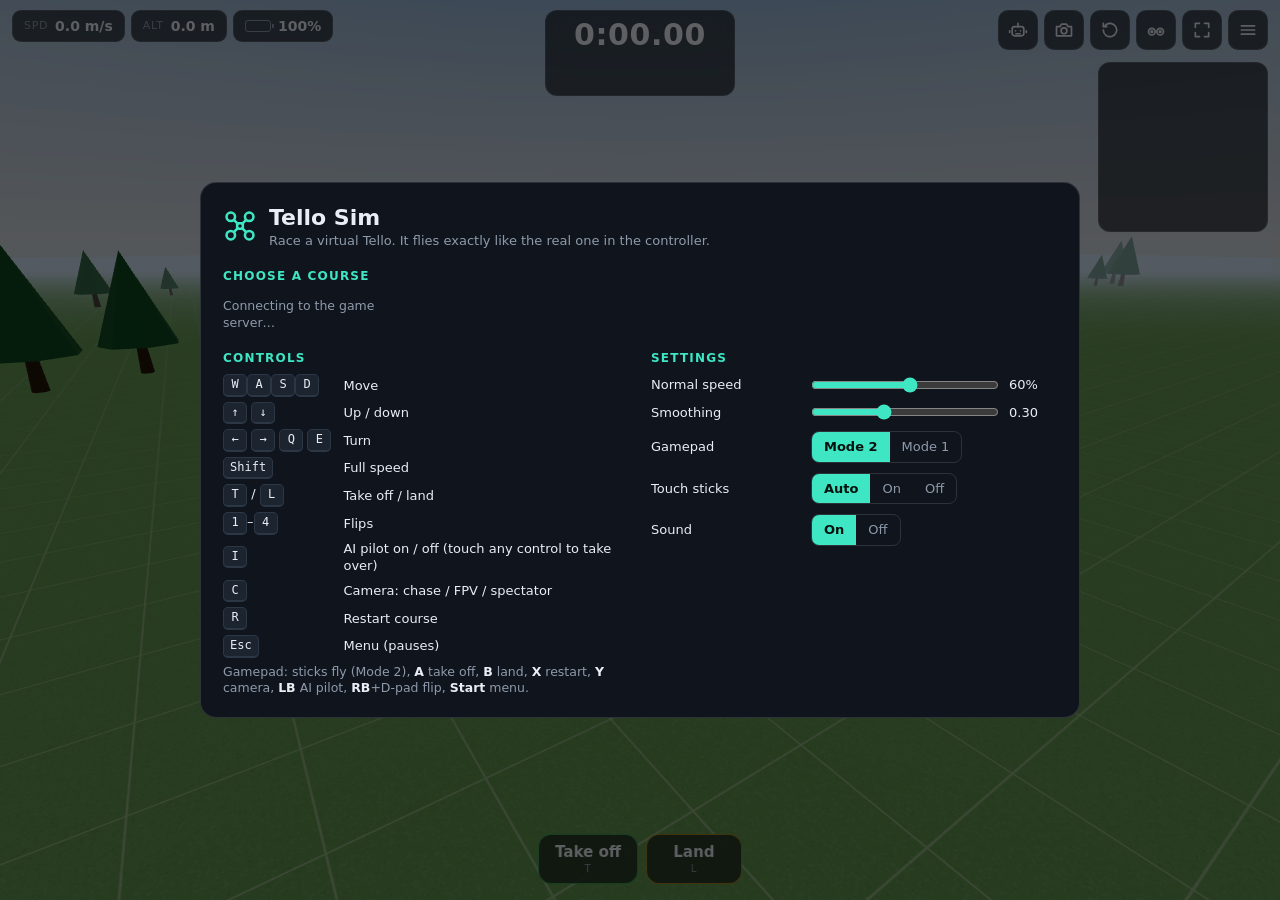
==== static/game.html @ 84150d73 "pilot stimulation" ====
<!doctype html>
<html lang="en">
<head>
<meta charset="utf-8">
<meta name="viewport" content="width=device-width,initial-scale=1,maximum-scale=1,user-scalable=no">
<meta name="theme-color" content="#07090c">
<title>Tello Sim</title>
<link rel="stylesheet" href="/static/common.css">
<style>
  #scene { position: fixed; inset: 0; display: block; }

  /* ---------- top HUD ---------- */
  #top { position: fixed; top: 0; left: 0; right: 0; display: grid; grid-template-columns: 1fr auto 1fr; gap: 8px; align-items: start; padding: 10px 12px; pointer-events: none; }
  #stats { display: flex; flex-wrap: wrap; gap: 6px; }
  #tools { display: flex; gap: 6px; justify-content: flex-end; pointer-events: auto; }
  #race { text-align: center; padding: 8px 18px 9px; border-radius: 12px; background: var(--panel); border: 1px solid var(--line); backdrop-filter: blur(8px); min-width: 190px; transition: border-color .2s, box-shadow .2s; }
  #race.flash { border-color: var(--accent); box-shadow: 0 0 22px rgba(62,230,196,.45); }
  #timer { font-size: 30px; font-weight: 700; letter-spacing: .02em; line-height: 1.05; }
  #progress { font-size: 12px; color: var(--dim); margin-top: 2px; letter-spacing: .04em; }
  #progress b { color: var(--text); font-weight: 600; }
  #best { font-size: 11px; color: var(--dim); margin-top: 2px; }
  .tbar { display: block; width: 150px; height: 6px; margin: 5px auto 1px; border-radius: 3px; background: rgba(255,255,255,.12); overflow: hidden; }
  .tbar i { display: block; height: 100%; background: var(--accent); border-radius: 3px; transition: width .1s linear; }
  .tbar.low i { background: var(--bad); }
  #p-pilot { font-weight: 600; font-size: 12px; letter-spacing: .06em; }
  #p-pilot.ai { background: rgba(62,230,196,.18); border-color: rgba(62,230,196,.6); color: var(--accent); }
  #p-pilot.you { background: rgba(255,176,32,.16); border-color: rgba(255,176,32,.6); color: var(--warn); }
  #btn-ai.on { color: var(--accent); border-color: var(--accent); }
  .card.endless { background: linear-gradient(135deg, #153a36, #151c26 70%); border-color: rgba(62,230,196,.45); }

  #minimap { position: fixed; right: 12px; top: 62px; width: 170px; height: 170px; border-radius: 12px; background: var(--panel); border: 1px solid var(--line); pointer-events: none; }

  /* ---------- next-gate indicator ---------- */
  #marker { position: fixed; left: 0; top: 0; width: 0; height: 0; pointer-events: none; display: none; }
  #marker .ring { position: absolute; left: -16px; top: -16px; width: 32px; height: 32px; border-radius: 50%; border: 2px solid var(--accent); box-shadow: 0 0 10px rgba(62,230,196,.6); }
  #marker .dist { position: absolute; left: -40px; top: 20px; width: 80px; text-align: center; font-size: 12px; font-weight: 600; color: var(--accent); text-shadow: 0 1px 3px #000; }
  #arrow { position: fixed; left: 0; top: 0; width: 0; height: 0; pointer-events: none; display: none; }
  #arrow svg { position: absolute; left: -22px; top: -22px; width: 44px; height: 44px; filter: drop-shadow(0 0 6px rgba(62,230,196,.7)); }

  /* ---------- centre banner ---------- */
  #banner { position: fixed; left: 50%; top: 30%; transform: translate(-50%, -50%); text-align: center; pointer-events: none; padding: 12px 26px 14px; border-radius: 16px; background: rgba(10,14,20,.55); backdrop-filter: blur(6px); max-width: calc(100vw - 32px); }
  #banner:has(h1:empty) { display: none; }
  #banner h1 { font-size: 40px; font-weight: 800; letter-spacing: .04em; line-height: 1.1; }
  #banner p { font-size: 16px; color: #dfe6ee; margin-top: 4px; }
  #banner.bad h1 { color: var(--bad); }
  #banner.good h1 { color: var(--accent); }

  /* ---------- bottom buttons ---------- */
  #actions { position: fixed; bottom: 16px; left: 50%; transform: translateX(-50%); display: flex; gap: 8px; z-index: 5; }
  .act { height: 50px; min-width: 96px; padding: 0 16px; border-radius: 13px; font-weight: 600; font-size: 15px; background: var(--panel); border: 1px solid var(--line); backdrop-filter: blur(8px); }
  .act small { display: block; font-size: 10px; font-weight: 500; color: var(--dim); letter-spacing: .08em; }
  .act:active { transform: scale(.97); }
  #btn-takeoff { border-color: rgba(70, 217, 123, .6); }
  #btn-land { border-color: rgba(255, 176, 32, .6); }

  /* ---------- menu ---------- */
  #menu .sheet { width: min(880px, 100%); }
  .brand { display: flex; align-items: center; gap: 12px; }
  .brand svg { width: 34px; height: 34px; color: var(--accent); }
  .brand h2 { font-size: 22px; }
  .brand p { color: var(--dim); font-size: 13px; }
  #courses { display: grid; grid-template-columns: repeat(auto-fill, minmax(200px, 1fr)); gap: 10px; }
  .card { text-align: left; padding: 13px 14px; border-radius: 12px; background: #151c26; border: 1px solid var(--line); display: flex; flex-direction: column; gap: 5px; min-height: 128px; }
  .card:hover, .card:focus-visible { border-color: var(--accent); background: #17222b; outline: none; }
  .card .name { font-weight: 600; font-size: 15px; }
  .card .desc { color: var(--dim); font-size: 12.5px; flex: 1; }
  .card .meta { display: flex; justify-content: space-between; font-size: 12px; color: var(--dim); }
  .card .meta b { color: var(--accent); font-weight: 600; }
  .card.current { border-color: rgba(62,230,196,.5); }
  #resume { height: 38px; padding: 0 16px; border-radius: 10px; background: var(--accent); color: #04110e; font-weight: 600; }

  @media (max-width: 760px) {
    #top { grid-template-columns: 1fr auto; }
    #stats, #minimap { display: none; }
    #race { min-width: 0; padding: 6px 12px; }
    #timer { font-size: 22px; }
    #banner h1 { font-size: 32px; }
  }
</style>
</head>
<body>

<div id="top">
  <div id="stats">
    <div class="pill num"><small>Spd</small><strong id="spd">0.0 m/s</strong></div>
    <div class="pill num"><small>Alt</small><strong id="alt">0.0 m</strong></div>
    <div class="pill num" id="p-bat"><span class="batt"><i id="bat-fill"></i></span><strong id="bat">100%</strong></div>
    <div class="pill" id="p-pilot" hidden></div>
  </div>
  <div id="race">
    <div id="timer" class="num">0:00.00</div>
    <div id="progress">&nbsp;</div>
    <div id="best" class="num">&nbsp;</div>
  </div>
  <div id="tools">
    <button class="icon" id="btn-ai" title="AI pilot on/off (I)"><svg viewBox="0 0 24 24"><rect x="5" y="8" width="14" height="11" rx="3"/><path d="M12 4v4M9 13h.01M15 13h.01M9.5 16.5h5M2 13v2M22 13v2"/></svg></button>
    <button class="icon" id="btn-cam" title="Camera: chase / FPV / spectator (C)"><svg viewBox="0 0 24 24"><path d="M3 8h4l2-3h6l2 3h4v11H3z"/><circle cx="12" cy="13" r="3.5"/></svg></button>
    <button class="icon" id="btn-restart" title="Restart (R)"><svg viewBox="0 0 24 24"><path d="M4 12a8 8 0 1 0 2.3-5.6M4 4v4h4"/></svg></button>
    <button class="icon" id="btn-sticks" title="Show / hide touch sticks"><svg viewBox="0 0 24 24"><circle cx="7" cy="14" r="4"/><circle cx="17" cy="14" r="4"/><circle cx="7" cy="14" r="1" fill="currentColor"/><circle cx="17" cy="14" r="1" fill="currentColor"/></svg></button>
    <button class="icon" id="btn-full" title="Fullscreen (F)"><svg viewBox="0 0 24 24"><path d="M4 9V4h5M20 9V4h-5M4 15v5h5M20 15v5h-5"/></svg></button>
    <button class="icon" id="btn-menu" title="Menu (Esc)"><svg viewBox="0 0 24 24"><path d="M4 7h16M4 12h16M4 17h16"/></svg></button>
  </div>
</div>

<canvas id="minimap" width="340" height="340"></canvas>
<div id="marker"><div class="ring"></div><div class="dist num" id="marker-dist"></div></div>
<div id="arrow"><svg viewBox="0 0 44 44"><path d="M8 10 L38 22 L8 34 L15 22 Z" fill="#3ee6c4"/></svg></div>
<div id="banner"><h1 id="banner-title"></h1><p id="banner-sub"></p></div>
<div id="log"></div>

<div class="zone" id="zoneL"><div class="base"><div class="knob"></div></div><div class="zlabel">UP/DOWN · TURN</div></div>
<div class="zone" id="zoneR"><div class="base"><div class="knob"></div></div><div class="zlabel">MOVE</div></div>

<div id="actions">
  <button class="act" id="btn-takeoff">Take off<small>T</small></button>
  <button class="act" id="btn-land">Land<small>L</small></button>
</div>

<div id="menu" class="overlay open">
  <div class="sheet">
    <div class="head">
      <div class="brand">
        <svg viewBox="0 0 24 24" fill="none" stroke="currentColor" stroke-width="1.8" stroke-linecap="round"><circle cx="5.5" cy="5.5" r="3"/><circle cx="18.5" cy="5.5" r="3"/><circle cx="5.5" cy="18.5" r="3"/><circle cx="18.5" cy="18.5" r="3"/><path d="M8 8l2.5 2.5M16 8l-2.5 2.5M8 16l2.5-2.5M16 16l-2.5-2.5"/><rect x="10" y="10" width="4" height="4" rx="1"/></svg>
        <div><h2>Tello Sim</h2><p>Race a virtual Tello. It flies exactly like the real one in the controller.</p></div>
      </div>
      <button id="resume" hidden>Resume</button>
    </div>

    <h3>Choose a course</h3>
    <div id="courses"><p class="note">Connecting to the game server…</p></div>

    <div class="cols">
      <div>
        <h3>Controls</h3>
        <div class="map">
          <span><kbd>W</kbd><kbd>A</kbd><kbd>S</kbd><kbd>D</kbd></span><span>Move</span>
          <span><kbd>↑</kbd> <kbd>↓</kbd></span><span>Up / down</span>
          <span><kbd>←</kbd> <kbd>→</kbd> <kbd>Q</kbd> <kbd>E</kbd></span><span>Turn</span>
          <span><kbd>Shift</kbd></span><span>Full speed</span>
          <span><kbd>T</kbd> / <kbd>L</kbd></span><span>Take off / land</span>
          <span><kbd>1</kbd>–<kbd>4</kbd></span><span>Flips</span>
          <span><kbd>I</kbd></span><span>AI pilot on / off (touch any control to take over)</span>
          <span><kbd>C</kbd></span><span>Camera: chase / FPV / spectator</span>
          <span><kbd>R</kbd></span><span>Restart course</span>
          <span><kbd>Esc</kbd></span><span>Menu (pauses)</span>
        </div>
        <p class="note">Gamepad: sticks fly (Mode 2), <b>A</b> take off, <b>B</b> land, <b>X</b> restart, <b>Y</b> camera, <b>LB</b> AI pilot, <b>RB</b>+D-pad flip, <b>Start</b> menu.</p>
      </div>
      <div>
        <h3>Settings</h3>
        <div class="set"><label for="s-speed">Normal speed</label><input type="range" id="s-speed" min="15" max="100" step="5"><span class="num" id="s-speed-v"></span></div>
        <div class="set"><label for="s-expo">Smoothing</label><input type="range" id="s-expo" min="0" max="0.8" step="0.05"><span class="num" id="s-expo-v"></span></div>
        <div class="set"><span>Gamepad</span><span class="seg" id="s-mode"><button data-v="2">Mode 2</button><button data-v="1">Mode 1</button></span><span></span></div>
        <div class="set"><span>Touch sticks</span><span class="seg" id="s-sticks"><button data-v="auto">Auto</button><button data-v="on">On</button><button data-v="off">Off</button></span><span></span></div>
        <div class="set"><span>Sound</span><span class="seg" id="s-sound"><button data-v="on">On</button><button data-v="off">Off</button></span><span></span></div>
      </div>
    </div>
  </div>
</div>

<script type="importmap">{ "imports": { "three": "/static/vendor/three.module.min.js" } }</script>
<script type="module">
  import * as THREE from 'three';
  import { createControls, loadSettings, toast, bindRange, bindSeg } from '/static/controls.js';

  const $ = s => document.querySelector(s);
  const DEG = Math.PI / 180;
  const settings = loadSettings({ speed: 60, expo: 0.3, padMode: 2, sticks: 'auto', sound: 'on', camera: 'chase' });
  // Sim uses x = east, y = north, z = up. three.js uses y = up, -z = north.
  const V = (x, y, z) => new THREE.Vector3(x, z, -y);

  // ======================= renderer + world =======================
  const renderer = new THREE.WebGLRenderer({ antialias: true, powerPreference: 'high-performance' });
  renderer.setPixelRatio(Math.min(devicePixelRatio, 2));
  renderer.setSize(innerWidth, innerHeight);
  renderer.toneMapping = THREE.ACESFilmicToneMapping;
  renderer.shadowMap.enabled = true;
  renderer.shadowMap.type = THREE.PCFSoftShadowMap;
  renderer.domElement.id = 'scene';
  document.body.prepend(renderer.domElement);

  const scene = new THREE.Scene();
  const HORIZON = new THREE.Color('#cfe2f2');
  scene.fog = new THREE.Fog(HORIZON, 35, 140);
  const camera = new THREE.PerspectiveCamera(70, innerWidth / innerHeight, 0.02, 900);

  const sky = new THREE.Mesh(new THREE.SphereGeometry(500, 32, 16), new THREE.ShaderMaterial({
    side: THREE.BackSide, depthWrite: false, fog: false,
    uniforms: { top: { value: new THREE.Color('#3f86d8') }, bottom: { value: HORIZON } },
    vertexShader: 'varying vec3 vDir; void main() { vDir = normalize(position); gl_Position = projectionMatrix * modelViewMatrix * vec4(position, 1.0); }',
    fragmentShader: `uniform vec3 top; uniform vec3 bottom; varying vec3 vDir;
      void main() { float h = clamp(vDir.y * 2.2, 0.0, 1.0); gl_FragColor = vec4(mix(bottom, top, pow(h, 0.7)), 1.0);
      #include <tonemapping_fragment>
      #include <colorspace_fragment>
      }`,
  }));
  scene.add(sky);

  scene.add(new THREE.HemisphereLight('#dcecff', '#48663a', 1.5));
  const sun = new THREE.DirectionalLight('#fff3de', 2.6);
  sun.castShadow = true;
  sun.shadow.mapSize.set(2048, 2048);
  Object.assign(sun.shadow.camera, { left: -16, right: 16, top: 16, bottom: -16, near: 1, far: 80 });
  sun.shadow.bias = -0.0004;
  sun.shadow.normalBias = 0.02;
  const SUN_OFFSET = new THREE.Vector3(14, 30, 10);
  scene.add(sun, sun.target);

  function canvasTexture(size, draw) {
    const c = document.createElement('canvas');
    c.width = c.height = size;
    draw(c.getContext('2d'), size);
    const t = new THREE.CanvasTexture(c);
    t.colorSpace = THREE.SRGBColorSpace;
    t.anisotropy = renderer.capabilities.getMaxAnisotropy();
    return t;
  }

  const groundTex = canvasTexture(256, (g, s) => {
    g.fillStyle = '#517f47'; g.fillRect(0, 0, s, s);
    for (let i = 0; i < 1400; i++) {
      g.fillStyle = Math.random() < .5 ? 'rgba(0,0,0,.05)' : 'rgba(255,255,255,.04)';
      g.fillRect(Math.random() * s, Math.random() * s, 3, 3);
    }
    g.strokeStyle = 'rgba(255,255,255,.22)'; g.lineWidth = 3;
    g.strokeRect(0, 0, s, s);
  });
  groundTex.wrapS = groundTex.wrapT = THREE.RepeatWrapping;
  groundTex.repeat.set(300, 300); // 2 m tiles
  const ground = new THREE.Mesh(new THREE.PlaneGeometry(600, 600), new THREE.MeshStandardMaterial({ map: groundTex, roughness: 1 }));
  ground.rotation.x = -Math.PI / 2;
  ground.receiveShadow = true;
  scene.add(ground);

  function mulberry32(a) {
    return () => { a |= 0; a = a + 0x6D2B79F5 | 0; let t = Math.imul(a ^ a >>> 15, 1 | a); t = t + Math.imul(t ^ t >>> 7, 61 | t) ^ t; return ((t ^ t >>> 14) >>> 0) / 4294967296; };
  }
  // Trees line both sides of a north-south corridor. Three copies of one tile
  // leapfrog the camera, so the forest never ends (endless mode flies north forever).
  const TREE_TILE = 120;
  const treeTiles = (function scenery() {
    const rng = mulberry32(7), n = 80;
    const trunks = new THREE.InstancedMesh(new THREE.CylinderGeometry(.15, .22, 1.2, 6), new THREE.MeshStandardMaterial({ color: '#6b4a2f' }), n);
    const crowns = new THREE.InstancedMesh(new THREE.ConeGeometry(1.3, 3.4, 7), new THREE.MeshStandardMaterial({ color: '#2f6a3b', flatShading: true }), n);
    const m = new THREE.Matrix4(), q = new THREE.Quaternion(), s = new THREE.Vector3(), p = new THREE.Vector3();
    for (let i = 0; i < n; i++) {
      const x = (rng() < .5 ? -1 : 1) * (24 + rng() * 70), z = -rng() * TREE_TILE, k = .7 + rng() * 1.0;
      s.set(k, k, k);
      trunks.setMatrixAt(i, m.compose(p.set(x, .6 * k, z), q, s));
      crowns.setMatrixAt(i, m.compose(p.set(x, 2.8 * k, z), q, s));
    }
    return [0, 1, 2].map(i => {
      const tile = new THREE.Group();
      tile.add(i ? trunks.clone() : trunks, i ? crowns.clone() : crowns);
      scene.add(tile);
      return tile;
    });
  })();
  function followCamera() {
    ground.position.x = Math.round(camera.position.x / 2) * 2; // whole 2 m tiles keep the grid aligned
    ground.position.z = Math.round(camera.position.z / 2) * 2;
    const base = Math.floor(-camera.position.z / TREE_TILE);
    treeTiles.forEach((t, i) => { t.position.z = -(base - 1 + i) * TREE_TILE; });
  }

  // ======================= course =======================
  const COLORS = { pending: new THREE.Color('#ff8a3d'), next: new THREE.Color('#3ee6c4'), done: new THREE.Color('#6d7785') };
  const courseGroup = new THREE.Group();
  scene.add(courseGroup);
  let course = null, gates = [], pillarMeshes = [], courseCenter = new THREE.Vector3();

  function numberSprite(n) {
    const tex = canvasTexture(128, g => {
      g.fillStyle = 'rgba(10,14,20,.78)'; g.beginPath(); g.arc(64, 64, 56, 0, Math.PI * 2); g.fill();
      g.fillStyle = '#fff'; g.font = 'bold 66px Segoe UI, sans-serif'; g.textAlign = 'center'; g.textBaseline = 'middle';
      g.fillText(n, 64, 68);
    });
    const s = new THREE.Sprite(new THREE.SpriteMaterial({ map: tex }));
    s.scale.set(.42, .42, 1);
    return s;
  }

  function addGate(g) {
    const grp = new THREE.Group();
    const mat = new THREE.MeshStandardMaterial({ color: COLORS.pending, roughness: .45, metalness: .1, emissive: '#000' });
    const r = .05, hw = g.width / 2 + r, top = g.z + g.height + r;
    const bar = (w, h, x, y) => {
      const m = new THREE.Mesh(new THREE.BoxGeometry(w, h, .1), mat);
      m.position.set(x, y, 0); m.castShadow = m.receiveShadow = true; grp.add(m);
    };
    bar(.1, top + r, -hw, (top + r) / 2);
    bar(.1, top + r, hw, (top + r) / 2);
    bar(2 * hw + .1, .1, 0, top);
    if (g.z > .1) bar(2 * hw + .1, .1, 0, g.z - r);
    const portal = new THREE.Mesh(new THREE.PlaneGeometry(g.width, g.height),
      new THREE.MeshBasicMaterial({ color: COLORS.next, transparent: true, opacity: .16, side: THREE.DoubleSide, depthWrite: false }));
    portal.position.y = g.z + g.height / 2;
    grp.add(portal);
    const label = numberSprite(g.index + 1);
    label.position.y = top + .42;
    grp.add(label);
    grp.position.copy(V(g.x, g.y, 0));
    grp.rotation.y = -g.heading * DEG;
    courseGroup.add(grp);
    gates[g.index] = { g, grp, mat, portal, center: V(g.x, g.y, g.z + g.height / 2) };
  }
  function addPillar(p) {
    const mesh = new THREE.Mesh(new THREE.CylinderGeometry(p.radius, p.radius, p.height, 28), new THREE.MeshStandardMaterial({ color: '#a3adbd', roughness: .7 }));
    mesh.position.copy(V(p.x, p.y, p.height / 2));
    mesh.castShadow = mesh.receiveShadow = true;
    courseGroup.add(mesh);
    pillarMeshes.push({ p, mesh });
  }
  function dispose(obj) {
    courseGroup.remove(obj);
    obj.traverse(o => { if (o.geometry) o.geometry.dispose(); if (o.material) { if (o.material.map) o.material.map.dispose(); o.material.dispose(); } });
  }
  /** Endless mode: forget what's well behind the drone, like a runner game. */
  function pruneBehind(next) {
    for (let i = 0; i < next - 2; i++) if (gates[i]) { dispose(gates[i].grp); delete gates[i]; }
    pillarMeshes = pillarMeshes.filter(pm => pm.p.gate >= next - 2 || (dispose(pm.mesh), false));
    course.gates = course.gates.filter(g => g.index >= next - 2);
    course.pillars = course.pillars.filter(p => p.gate >= next - 2);
  }

  function buildCourse(c) {
    course = c;
    courseGroup.clear();
    gates = [];
    pillarMeshes = [];
    const padTex = canvasTexture(256, (g, s) => {
      g.fillStyle = '#ff8a3d'; g.fillRect(0, 0, s, s);
      g.strokeStyle = '#fff'; g.lineWidth = 14; g.strokeRect(14, 14, s - 28, s - 28);
      g.fillStyle = '#fff'; g.font = 'bold 150px Segoe UI, sans-serif'; g.textAlign = 'center'; g.textBaseline = 'middle';
      g.fillText('H', s / 2, s / 2 + 8);
    });
    const pad = new THREE.Mesh(new THREE.PlaneGeometry(1, 1), new THREE.MeshStandardMaterial({ map: padTex, roughness: .8 }));
    pad.rotation.set(-Math.PI / 2, 0, -c.start.yaw * DEG);
    pad.position.copy(V(c.start.x, c.start.y, .005));
    pad.receiveShadow = true;
    courseGroup.add(pad);

    const pts = [V(c.start.x, c.start.y, 0)];
    c.gates.forEach(g => { addGate(g); pts.push(V(g.x, g.y, 0)); });
    c.pillars.forEach(p => { addPillar(p); pts.push(V(p.x, p.y, 0)); });
    courseCenter = pts.reduce((a, b) => a.add(b), new THREE.Vector3()).multiplyScalar(1 / pts.length);
    const span = Math.max(...pts.map(p => p.distanceTo(courseCenter)), 6);
    spectatorPos.copy(courseCenter).add(new THREE.Vector3(span * .5, span * .75 + 3, span * 1.1 + 4));
    setupMinimap(c);
  }

  // ======================= drone model =======================
  const drone = new THREE.Group();
  const props = [];
  let led;
  (function buildDrone() {
    const white = new THREE.MeshStandardMaterial({ color: '#eef1f5', roughness: .35 });
    const dark = new THREE.MeshStandardMaterial({ color: '#2a2f36', roughness: .5 });
    const add = (geo, mat, x, y, z) => { const m = new THREE.Mesh(geo, mat); m.position.set(x, y, z); m.castShadow = true; drone.add(m); return m; };
    add(new THREE.BoxGeometry(.1, .042, .092), white, 0, 0, 0);
    add(new THREE.BoxGeometry(.06, .012, .05), dark, 0, .026, .008);
    const lens = add(new THREE.CylinderGeometry(.009, .009, .01, 16), dark, 0, 0, -.048);
    lens.rotation.x = Math.PI / 2;
    led = add(new THREE.SphereGeometry(.006, 10, 8), new THREE.MeshStandardMaterial({ color: '#46d97b', emissive: '#46d97b', emissiveIntensity: 2 }), .03, .01, -.047);
    const propMat = new THREE.MeshStandardMaterial({ color: '#1e2227', transparent: true, opacity: .55, roughness: .6 });
    const guardMat = new THREE.MeshStandardMaterial({ color: '#dfe3ea', roughness: .5 });
    for (const [sx, sz] of [[1, 1], [-1, 1], [1, -1], [-1, -1]]) {
      const x = .068 * sx, z = .068 * sz;
      const arm = add(new THREE.BoxGeometry(.012, .01, .07), white, x / 2, .006, z / 2);
      arm.rotation.y = Math.atan2(x, z);
      add(new THREE.CylinderGeometry(.008, .008, .018, 12), dark, x, .012, z);
      const prop = add(new THREE.BoxGeometry(.074, .002, .009), propMat, x, .023, z);
      props.push(prop);
      const guard = add(new THREE.TorusGeometry(.042, .003, 6, 28), guardMat, x, .018, z);
      guard.rotation.x = Math.PI / 2;
    }
    drone.scale.setScalar(1.25);
    scene.add(drone);
  })();

  // ======================= networking + interpolation =======================
  let ws = null, connected = false, latest = null, snaps = [], clockOffset = null;
  let courses = [], wantCourse = null, paused = true;
  const send = o => { if (ws && ws.readyState === 1) ws.send(JSON.stringify(o)); };

  function connect() {
    ws = new WebSocket((location.protocol === 'https:' ? 'wss://' : 'ws://') + location.host + '/ws');
    ws.onopen = () => {
      connected = true;
      if (course) startCourse(course.id, !$('#menu').classList.contains('open'));
    };
    ws.onclose = () => {
      if (connected) toast('Game server stopped. Reconnecting…', 'bad');
      connected = false;
      setTimeout(connect, 1000);
    };
    ws.onmessage = e => {
      const m = JSON.parse(e.data);
      if (m.t === 's') onState(m);
      else if (m.t === 'courses') { courses = m.list; renderCourses(); }
      else if (m.t === 'course') { buildCourse(m.course); snaps = []; clockOffset = null; snapCamera = true; latest = null; }
      else if (m.t === 'ai') {
        aiOn = m.on;
        $('#btn-ai').classList.toggle('on', aiOn);
        if (m.error) toast(m.error, 'bad');
        else toast(aiOn ? 'AI pilot flying. Touch any control to take over.' : 'AI pilot off', aiOn ? 'good' : '');
      }
      else if (m.t === 'reply' && m.r !== 'ok') toast(replyText(m.c), 'bad');
      else if (m.t === 'error') toast(m.m, 'bad');
    };
  }
  function replyText(c) {
    if (c.startsWith('flip')) return 'Flip not possible (needs to be flying with 50%+ battery)';
    if (c === 'takeoff') return 'Already flying';
    if (c === 'land') return 'Not flying';
    return c + ' not possible right now';
  }

  function onState(m) {
    const now = performance.now() / 1000, off = now - m.clock;
    if (clockOffset === null || off < clockOffset || off - clockOffset > .3) clockOffset = off;
    else clockOffset += (off - clockOffset) * .002;
    snaps.push(m);
    if (snaps.length > 40) snaps.shift();
    latest = m;
    for (const ev of m.events) onEvent(ev, m);
    if (course && course.endless && m.race.next_gate !== prunedAt) { prunedAt = m.race.next_gate; pruneBehind(prunedAt); }
  }
  let prunedAt = 0;

  const lerpAngle = (a, b, t) => a + ((((b - a) % 360) + 540) % 360 - 180) * t;
  function sample() {
    if (!snaps.length) return null;
    const rt = performance.now() / 1000 - clockOffset - .05;
    let i = snaps.length - 1;
    while (i > 0 && snaps[i - 1].clock > rt) i--;
    const b = snaps[i], a = snaps[i - 1];
    if (!a || rt >= b.clock) return b;
    const t = Math.max(0, Math.min(1, (rt - a.clock) / (b.clock - a.clock || 1)));
    const L = (k) => a[k] + (b[k] - a[k]) * t;
    if (Math.hypot(b.x - a.x, b.y - a.y) > 2) return b; // respawn: jump, don't glide
    return { ...b, x: L('x'), y: L('y'), z: L('z'), yaw: lerpAngle(a.yaw, b.yaw, t), pitch: lerpAngle(a.pitch, b.pitch, t), roll: lerpAngle(a.roll, b.roll, t) };
  }

  // ======================= game events =======================
  let audio = null;
  function beep(freq, dur, type = 'sine', vol = .12, slide = 0) {
    if (settings.sound !== 'on') return;
    try {
      audio = audio || new AudioContext();
      const o = audio.createOscillator(), g = audio.createGain(), t = audio.currentTime;
      o.type = type; o.frequency.setValueAtTime(freq, t);
      if (slide) o.frequency.exponentialRampToValueAtTime(freq * slide, t + dur);
      g.gain.setValueAtTime(vol, t); g.gain.exponentialRampToValueAtTime(.001, t + dur);
      o.connect(g).connect(audio.destination); o.start(t); o.stop(t + dur);
    } catch (e) {}
  }
  const bestTimes = (() => { try { return JSON.parse(localStorage.getItem('tello-sim-best') || '{}'); } catch (e) { return {}; } })();
  const saveBest = () => { try { localStorage.setItem('tello-sim-best', JSON.stringify(bestTimes)); } catch (e) {} };
  let finishInfo = null, gameOverInfo = null, flashUntil = 0;
  const GAME_OVER_TEXT = { gate: 'You hit a gate', pillar: 'You hit a pillar', emergency: 'Motors stopped', missed: 'You missed the gate', time: 'Out of time' };

  function onEvent(ev, m) {
    if (ev.type === 'spawn') {
      ev.gates.forEach(g => { course.gates.push(g); addGate(g); });
      ev.pillars.forEach(p => { course.pillars.push(p); addPillar(p); });
    } else if (ev.type === 'gameover') {
      const prev = bestTimes.endless;
      const isBest = ev.score > 0 && (prev === undefined || ev.score > prev);
      if (isBest) { bestTimes.endless = ev.score; saveBest(); }
      gameOverInfo = { ...ev, prev, isBest };
      [392, 330, 262].forEach((f, i) => setTimeout(() => beep(f, .28, 'triangle', .1), 250 + i * 160));
      if (isBest) setTimeout(() => [523, 659, 784, 1047].forEach((f, i) => setTimeout(() => beep(f, .2, 'triangle', .1), i * 100)), 800);
      renderCourses();
    } else if (ev.type === 'gate') { beep(880, .12, 'triangle'); beep(1320, .12, 'triangle', .06); flashUntil = performance.now() + 350; }
    else if (ev.type === 'lap') { toast(`Lap ${ev.lap + 1} of ${m.race.laps}`, 'good'); beep(660, .25, 'triangle'); }
    else if (ev.type === 'crash') {
      beep(140, .45, 'sawtooth', .18, .4);
      toast({ gate: 'Crashed into a gate!', pillar: 'Crashed into a pillar!', emergency: 'Motors stopped' }[ev.cause] || 'Crashed!', 'bad');
    } else if (ev.type === 'finish') {
      const prev = bestTimes[course.id];
      const isBest = prev === undefined || ev.time < prev;
      if (isBest) { bestTimes[course.id] = ev.time; saveBest(); }
      finishInfo = { time: ev.time, prev, isBest, crashes: ev.crashes };
      [523, 659, 784, 1047].forEach((f, i) => setTimeout(() => beep(f, .22, 'triangle', .1), i * 110));
      renderCourses();
    }
  }

  // ======================= commands + input =======================
  const cmd = c => { if (!paused) send({ t: 'cmd', c }); };
  function startCourse(id, fly = true) {
    wantCourse = id;
    finishInfo = gameOverInfo = null;
    prunedAt = 0;
    send({ t: 'start', course: id });
    settings.lastCourse = id; settings.save();
    if (fly) closeMenu();
  }
  const restart = () => { if (course) { startCourse(course.id); toast('Restarted'); } };
  const CAMS = ['chase', 'fpv', 'spectator'];
  const CAM_NAMES = { chase: 'Chase camera', fpv: 'FPV camera (what the Tello sees)', spectator: 'High follow camera' };
  function cycleCamera() {
    settings.camera = CAMS[(CAMS.indexOf(settings.camera) + 1) % CAMS.length];
    settings.save(); snapCamera = true; toast(CAM_NAMES[settings.camera]);
  }
  let aiOn = false;
  const toggleAI = () => send({ t: 'ai', on: !aiOn });
  const toggleFull = () => document.fullscreenElement ? document.exitFullscreen() : document.documentElement.requestFullscreen().catch(() => {});

  function onKey(e) {
    if (e.repeat || e.ctrlKey || e.metaKey || e.altKey) return;
    if (e.code === 'Escape' || e.code === 'KeyM') return toggleMenu();
    if (paused) return;
    const actions = {
      KeyT: () => cmd('takeoff'), KeyL: () => cmd('land'), KeyC: cycleCamera, KeyR: restart, KeyF: toggleFull, KeyI: toggleAI,
      Digit1: () => cmd('flip f'), Digit2: () => cmd('flip b'), Digit3: () => cmd('flip l'), Digit4: () => cmd('flip r'),
    };
    if (actions[e.code]) actions[e.code]();
  }
  function onPad(pressed, edge) {
    if (edge[9]) return toggleMenu();
    if (paused) return;
    if (edge[0]) cmd('takeoff');
    if (edge[1]) cmd('land');
    if (edge[2]) restart();
    if (edge[3]) cycleCamera();
    if (edge[4]) toggleAI();
    if (pressed(5)) { if (edge[12]) cmd('flip f'); if (edge[13]) cmd('flip b'); if (edge[14]) cmd('flip l'); if (edge[15]) cmd('flip r'); }
  }
  const controls = createControls({ settings, zoneLeft: $('#zoneL'), zoneRight: $('#zoneR'), onKey, onPad });
  addEventListener('gamepadconnected', e => toast('Gamepad connected: ' + e.gamepad.id.split('(')[0].trim(), 'good'));

  setInterval(() => {
    const { rc } = controls.read();
    send({ t: 'rc', v: paused || document.hidden ? [0, 0, 0, 0] : rc });
  }, 50);

  // ======================= menu =======================
  const fmt = s => `${Math.floor(s / 60)}:${(s % 60).toFixed(2).padStart(5, '0')}`;
  function renderCourses() {
    const box = $('#courses');
    if (!courses.length) return;
    box.innerHTML = '';
    for (const c of courses) {
      const b = document.createElement('button');
      b.className = 'card' + (c.endless ? ' endless' : '') + (course && course.id === c.id ? ' current' : '');
      const best = bestTimes[c.id];
      const meta = c.endless ? '∞ gates' : c.timed ? `${c.gates} gates${c.laps > 1 ? ` · ${c.laps} laps` : ''}` : 'Free flight';
      const record = c.endless ? (best !== undefined ? `Best <b>${best} gates</b>` : 'No score yet')
        : c.timed ? (best !== undefined ? `Best <b>${fmt(best)}</b>` : 'No time yet') : '';
      b.innerHTML = `<span class="name"></span><span class="desc"></span><span class="meta"><span>${meta}</span><span>${record}</span></span>`;
      b.querySelector('.name').textContent = c.name;
      b.querySelector('.desc').textContent = c.description;
      b.onclick = () => startCourse(c.id);
      box.appendChild(b);
    }
  }
  function openMenu() {
    $('#menu').classList.add('open'); paused = true; send({ t: 'pause', on: true });
    $('#resume').hidden = !course; renderCourses();
  }
  function closeMenu() {
    $('#menu').classList.remove('open'); paused = false; send({ t: 'pause', on: false });
  }
  function toggleMenu() { $('#menu').classList.contains('open') ? (course && closeMenu()) : openMenu(); }
  $('#resume').onclick = closeMenu;
  $('#btn-menu').onclick = openMenu;

  bindRange($('#s-speed'), settings, 'speed', v => v + '%');
  bindRange($('#s-expo'), settings, 'expo', v => (+v).toFixed(2));
  bindSeg($('#s-mode'), settings, 'padMode');
  const paintSticks = bindSeg($('#s-sticks'), settings, 'sticks', () => controls.setSticks(settings.sticks));
  bindSeg($('#s-sound'), settings, 'sound');
  controls.setSticks(settings.sticks);
  $('#btn-sticks').onclick = () => {
    settings.sticks = document.body.classList.contains('sticks') ? 'off' : 'on';
    settings.save(); paintSticks(); controls.setSticks(settings.sticks);
  };
  const tap = (el, fn) => el.addEventListener('click', () => { fn(); el.blur(); });
  tap($('#btn-takeoff'), () => cmd('takeoff'));
  tap($('#btn-land'), () => cmd('land'));
  tap($('#btn-cam'), cycleCamera);
  tap($('#btn-ai'), toggleAI);
  tap($('#btn-restart'), restart);
  tap($('#btn-full'), toggleFull);

  // ======================= minimap =======================
  const mm = $('#minimap'), mg = mm.getContext('2d');
  let mmMap = null;
  function setupMinimap(c) {
    const xs = [c.start.x, ...c.gates.map(g => g.x), ...c.pillars.map(p => p.x)];
    const ys = [c.start.y, ...c.gates.map(g => g.y), ...c.pillars.map(p => p.y)];
    const minX = Math.min(...xs) - 3, maxX = Math.max(...xs) + 3, minY = Math.min(...ys) - 3, maxY = Math.max(...ys) + 3;
    const s = (mm.width - 28) / Math.max(maxX - minX, maxY - minY, 8);
    const ox = (mm.width - (maxX - minX) * s) / 2, oy = (mm.height - (maxY - minY) * s) / 2;
    mmMap = (x, y) => [ox + (x - minX) * s, oy + (maxY - y) * s];
    mmMap.scale = s;
  }
  function drawMinimap(st) {
    const W = mm.width;
    mg.clearRect(0, 0, W, W);
    if (!mmMap || !course) return;
    if (course.endless && st) { // endless: a window that travels with the drone, north up
      const s = W / 34;
      mmMap = (x, y) => [W / 2 + (x - st.x) * s, W * .62 - (y - st.y) * s];
      mmMap.scale = s;
    }
    mg.save();
    mg.beginPath(); mg.roundRect(0, 0, W, W, 22); mg.clip();
    for (const p of course.pillars) {
      const [x, y] = mmMap(p.x, p.y);
      mg.fillStyle = '#8a94a6'; mg.beginPath(); mg.arc(x, y, Math.max(3, p.radius * mmMap.scale), 0, Math.PI * 2); mg.fill();
    }
    const [px, py] = mmMap(course.start.x, course.start.y);
    mg.fillStyle = '#ff8a3d'; mg.fillRect(px - 5, py - 5, 10, 10);
    const r = latest ? latest.race : null;
    course.gates.forEach((g, i) => {
      const sx = Math.cos(g.heading * DEG), sy = -Math.sin(g.heading * DEG), hw = g.width / 2;
      const [x1, y1] = mmMap(g.x - sx * hw, g.y - sy * hw), [x2, y2] = mmMap(g.x + sx * hw, g.y + sy * hw);
      const state = gateState(g.index ?? i, r);
      mg.strokeStyle = state === 'next' ? '#3ee6c4' : state === 'done' ? '#6d7785' : '#ff8a3d';
      mg.lineWidth = state === 'next' ? 7 : 5; mg.lineCap = 'round';
      mg.beginPath(); mg.moveTo(x1, y1); mg.lineTo(x2, y2); mg.stroke();
    });
    if (st) {
      const [x, y] = mmMap(st.x, st.y);
      mg.translate(x, y); mg.rotate(st.yaw * DEG);
      mg.fillStyle = '#fff'; mg.strokeStyle = '#07090c'; mg.lineWidth = 3;
      mg.beginPath(); mg.moveTo(0, -13); mg.lineTo(9, 10); mg.lineTo(0, 5); mg.lineTo(-9, 10); mg.closePath(); mg.stroke(); mg.fill();
    }
    mg.restore();
  }
  function gateState(i, r) {
    if (!course.timed) return 'pending';
    if (r && r.finished) return 'done';
    const next = r ? r.next_gate : 0;
    return i === next ? 'next' : i < next ? 'done' : 'pending';
  }

  // ======================= per-frame update =======================
  const spectatorPos = new THREE.Vector3(0, 12, 16);
  const camLook = new THREE.Vector3();
  let snapCamera = true, lastT = performance.now();
  const up = new THREE.Vector3(0, 1, 0);

  function updateCamera(st, dt) {
    const pos = V(st.x, st.y, st.z), yaw = st.yaw * DEG;
    const fwd = new THREE.Vector3(Math.sin(yaw), 0, -Math.cos(yaw));
    const mode = settings.camera;
    const fov = mode === 'fpv' ? 82 : mode === 'spectator' ? 50 : 70;
    if (camera.fov !== fov) { camera.fov = fov; camera.updateProjectionMatrix(); }
    if (mode === 'fpv') {
      camera.position.copy(pos).addScaledVector(fwd, .08).addScaledVector(up, .01);
      camera.rotation.set(st.pitch * DEG, -yaw, -st.roll * DEG, 'YXZ');
      return;
    }
    const k = snapCamera ? 1 : 1 - Math.exp(-dt * 7);
    let want;
    if (mode === 'spectator') want = pos.clone().add(new THREE.Vector3(2.5, 3.2, 5)); // high, south-east, doesn't turn with the drone
    else {
      want = pos.clone().addScaledVector(fwd, -1.25).addScaledVector(up, .42);
      want.y = Math.max(want.y, .15);
    }
    camera.position.lerp(want, k);
    const look = mode === 'spectator' ? pos : pos.clone().addScaledVector(fwd, 1.4).addScaledVector(up, .05);
    camLook.lerp(look, snapCamera ? 1 : 1 - Math.exp(-dt * 10));
    camera.lookAt(camLook);
    snapCamera = false;
  }

  function updateIndicator() {
    const r = latest && latest.race;
    const show = course && course.timed && r && !r.finished && !r.game_over && gates[r.next_gate];
    const marker = $('#marker'), arrow = $('#arrow');
    if (!show) { marker.style.display = arrow.style.display = 'none'; return; }
    const target = gates[r.next_gate].center;
    const v = target.clone().project(camera);
    const behind = v.z > 1, W = innerWidth, H = innerHeight;
    if (!behind && Math.abs(v.x) < .92 && Math.abs(v.y) < .88) {
      marker.style.display = 'block'; arrow.style.display = 'none';
      marker.style.transform = `translate(${(v.x + 1) / 2 * W}px, ${(1 - v.y) / 2 * H}px)`;
      $('#marker-dist').textContent = V(latest.x, latest.y, latest.z).distanceTo(target).toFixed(1) + ' m';
    } else {
      let x = v.x, y = v.y;
      if (behind) { x = -x; y = -y; }
      const a = Math.atan2(-y, x);
      const rx = W / 2 - 60, ry = H / 2 - 70;
      arrow.style.display = 'block'; marker.style.display = 'none';
      arrow.style.transform = `translate(${W / 2 + Math.cos(a) * rx}px, ${H / 2 + Math.sin(a) * ry}px) rotate(${a}rad)`;
    }
  }

  renderer.setAnimationLoop(() => {
    const now = performance.now(), dt = Math.min(.1, (now - lastT) / 1000);
    lastT = now;
    const st = sample();
    if (st) {
      drone.position.copy(V(st.x, st.y, st.z + .03));
      const tumble = st.mode === 'crashed' ? 50 : 0;
      drone.rotation.set(st.pitch * DEG, -st.yaw * DEG, -(st.roll + tumble) * DEG, 'YXZ');
      const spin = st.mode === 'landed' || st.mode === 'crashed' ? 0 : 60;
      props.forEach((p, i) => p.rotation.y += (i % 2 ? spin : -spin) * dt);
      led.material.color.set(st.mode === 'crashed' ? '#ff4d5e' : st.mode === 'landed' ? '#ffb020' : '#46d97b');
      led.material.emissive.copy(led.material.color);
      updateCamera(st, dt);
      sun.position.copy(drone.position).add(SUN_OFFSET);
      sun.target.position.copy(drone.position);
    } else if (course) {
      camera.position.copy(spectatorPos); camera.lookAt(courseCenter);
    } else {
      camera.position.set(Math.sin(now / 9000) * 18, 7, -10 + Math.cos(now / 9000) * 18); camera.lookAt(0, 1, -10);
    }
    const r = latest && latest.race;
    gates.forEach((gt, i) => {
      const s = gateState(i, r);
      gt.mat.color.copy(COLORS[s]);
      gt.mat.emissive.copy(s === 'next' ? COLORS.next : new THREE.Color(0));
      gt.mat.emissiveIntensity = s === 'next' ? .35 + .25 * Math.sin(now / 160) : 0;
      gt.portal.visible = s === 'next';
    });
    updateIndicator();
    drawMinimap(st);
    followCamera();
    sky.position.copy(camera.position);
    renderer.render(scene, camera);
  });

  // ======================= HUD (10 Hz) =======================
  setInterval(() => {
    $('#race').classList.toggle('flash', performance.now() < flashUntil);
    const b = $('#banner'), title = $('#banner-title'), sub = $('#banner-sub');
    const set = (t, s, kind = '') => { title.textContent = t; sub.textContent = s; b.className = kind; };
    if (!latest || !course) {
      $('#timer').textContent = '0:00.00'; $('#progress').innerHTML = '&nbsp;'; $('#best').innerHTML = '&nbsp;';
      set('', ''); return;
    }
    const m = latest, r = m.race;
    const pill = $('#p-pilot');
    pill.hidden = !m.ai;
    pill.className = 'pill ' + (m.pilot === 'ai' ? 'ai' : 'you');
    pill.textContent = m.pilot === 'ai' ? 'AI PILOT' : 'YOU HAVE CONTROL';
    $('#spd').textContent = Math.hypot(m.vx, m.vy, m.vz).toFixed(1) + ' m/s';
    $('#alt').textContent = m.z.toFixed(1) + ' m';
    $('#bat').textContent = Math.round(m.battery) + '%';
    $('#bat-fill').style.width = m.battery + '%';
    $('#bat-fill').style.background = m.battery < 20 ? 'var(--bad)' : m.battery < 40 ? 'var(--warn)' : 'var(--good)';
    if (course.endless) {
      $('#timer').textContent = r.score;
      const left = r.time_limit ? Math.max(0, r.time_left / r.time_limit) : 1;
      $('#progress').innerHTML = `<span class="tbar${left < .3 ? ' low' : ''}"><i style="width:${left * 100}%"></i></span>`;
      $('#best').textContent = (bestTimes.endless !== undefined ? `Best ${bestTimes.endless} gates · ` : '') + `${r.time_left.toFixed(1)} s left`;
    } else if (course.timed) {
      $('#timer').textContent = fmt(r.time);
      $('#progress').innerHTML = r.finished ? '<b>Finished</b>'
        : `Gate <b>${r.next_gate + 1}/${r.gates}</b>` + (r.laps > 1 ? ` · Lap <b>${Math.min(r.lap + 1, r.laps)}/${r.laps}</b>` : '') + (r.crashes ? ` · ${r.crashes} crash${r.crashes > 1 ? 'es' : ''}` : '');
      const best = bestTimes[course.id];
      $('#best').textContent = best !== undefined ? 'Best ' + fmt(best) : course.name;
    } else {
      $('#timer').textContent = fmt(m.flight_time);
      $('#progress').textContent = course.name;
      $('#best').textContent = 'Free flight';
    }
    if (gameOverInfo) {
      const g = gameOverInfo, n = g.score === 1 ? '1 gate' : `${g.score} gates`;
      const record = g.isBest ? (g.prev !== undefined ? `New best! (was ${g.prev})` : 'New best!') : bestTimes.endless !== undefined ? `Best ${bestTimes.endless}` : '';
      set(n, [GAME_OVER_TEXT[g.reason] || 'Game over', record, 'R to fly a new course'].filter(Boolean).join(' · '), g.isBest ? 'good' : 'bad');
    } else if (m.mode === 'crashed') set('CRASH!', 'Respawning…', 'bad');
    else if (course.endless && m.mode === 'landed') set('Endless', 'Press T (or A) to take off · reach each gate before the bar runs out');
    else if (r.finished && finishInfo) {
      const extra = finishInfo.isBest ? (finishInfo.prev !== undefined ? `New best! (was ${fmt(finishInfo.prev)})` : 'First time set!') : `Best ${fmt(bestTimes[course.id])}`;
      set(fmt(finishInfo.time), `${extra} · R to race again · Esc for courses`, 'good');
    } else if (m.mode === 'landed') set(r.started ? 'Landed' : course.name, 'Press T (or A) to take off' + (course.timed && !r.started ? ' · the clock starts now' : ''));
    else set('', '');
  }, 100);

  addEventListener('resize', () => {
    camera.aspect = innerWidth / innerHeight; camera.updateProjectionMatrix();
    renderer.setSize(innerWidth, innerHeight);
  });

  connect();
</script>
</body>
</html>
---- static/common.css ----
/* Shared look for the drone controller and the sim game. */
:root {
  --bg: #07090c;
  --panel: rgba(10, 14, 20, .66);
  --panel-solid: #10151d;
  --line: rgba(255, 255, 255, .12);
  --text: #e9eef5;
  --dim: #8e9aab;
  --accent: #3ee6c4;
  --warn: #ffb020;
  --bad: #ff4d5e;
  --good: #46d97b;
}
* { box-sizing: border-box; margin: 0; padding: 0; }
[hidden] { display: none !important; }
html, body {
  height: 100%; background: var(--bg); color: var(--text); overflow: hidden;
  font: 14px/1.35 "Segoe UI", system-ui, -apple-system, Roboto, sans-serif;
  user-select: none; -webkit-user-select: none; touch-action: none;
}
button { font: inherit; color: inherit; cursor: pointer; border: 0; background: none; }
.num { font-variant-numeric: tabular-nums; }

/* ---------- HUD pieces ---------- */
.pill {
  display: flex; align-items: center; gap: 7px; height: 32px; padding: 0 11px; border-radius: 9px;
  background: var(--panel); border: 1px solid var(--line); backdrop-filter: blur(8px); white-space: nowrap;
}
.pill small { color: var(--dim); font-size: 11px; text-transform: uppercase; letter-spacing: .06em; }
.pill strong { font-weight: 600; }
.dot { width: 9px; height: 9px; border-radius: 50%; background: var(--bad); box-shadow: 0 0 8px currentColor; color: var(--bad); }
.dot.ok { background: var(--good); color: var(--good); }
.dot.mid { background: var(--warn); color: var(--warn); }
.batt { width: 26px; height: 12px; border: 1.5px solid var(--dim); border-radius: 3px; padding: 1px; position: relative; }
.batt::after { content: ""; position: absolute; right: -4px; top: 3px; width: 2px; height: 4px; background: var(--dim); border-radius: 0 1px 1px 0; }
.batt i { display: block; height: 100%; width: 0; background: var(--good); border-radius: 1px; }
.pill.low { border-color: var(--bad); animation: blink 1s steps(2) infinite; }
@keyframes blink { 50% { background: rgba(255, 77, 94, .35); } }

.icon {
  width: 40px; height: 40px; display: grid; place-items: center; border-radius: 10px;
  background: var(--panel); border: 1px solid var(--line); backdrop-filter: blur(8px);
}
.icon:hover { border-color: rgba(255,255,255,.3); }
.icon svg { width: 20px; height: 20px; fill: none; stroke: currentColor; stroke-width: 2; stroke-linecap: round; stroke-linejoin: round; }

#log { position: fixed; left: 12px; top: 212px; display: flex; flex-direction: column; gap: 5px; max-width: min(360px, calc(100vw - 24px)); pointer-events: none; z-index: 6; }
.toast { padding: 7px 11px; border-radius: 8px; background: var(--panel-solid); border: 1px solid var(--line); font-size: 13px; animation: toast-in .18s ease-out; }
.toast.bad { border-color: var(--bad); }
.toast.good { border-color: var(--good); }
.toast.fade { opacity: 0; transition: opacity .4s; }
@keyframes toast-in { from { opacity: 0; transform: translateX(-8px); } }

/* ---------- touch sticks ---------- */
.zone { position: fixed; bottom: 0; width: 36vw; height: 62vh; display: none; touch-action: none; }
body.sticks .zone { display: block; }
#zoneL { left: 0; }
#zoneR { right: 0; }
.base { position: absolute; width: 150px; height: 150px; margin: -75px 0 0 -75px; border-radius: 50%; border: 2px solid rgba(255,255,255,.28); background: rgba(10,14,20,.28); backdrop-filter: blur(3px); transition: opacity .2s; }
.base::before, .base::after { content: ""; position: absolute; background: rgba(255,255,255,.14); }
.base::before { left: 50%; top: 12px; bottom: 12px; width: 1px; }
.base::after { top: 50%; left: 12px; right: 12px; height: 1px; }
.knob { position: absolute; left: 50%; top: 50%; width: 62px; height: 62px; margin: -31px 0 0 -31px; border-radius: 50%; background: rgba(233,238,245,.85); box-shadow: 0 2px 12px rgba(0,0,0,.5); }
.zone.active .base { border-color: var(--accent); }
.zone.active .knob { background: var(--accent); }
.zlabel { position: absolute; width: 150px; margin-left: -75px; text-align: center; font-size: 10px; letter-spacing: .1em; color: rgba(255,255,255,.5); }

/* ---------- panels (help / settings / menus) ---------- */
.overlay { position: fixed; inset: 0; display: none; place-items: center; padding: 16px; background: rgba(0,0,0,.6); z-index: 20; }
.overlay.open { display: grid; }
.sheet { width: min(760px, 100%); max-height: calc(100vh - 32px); overflow: auto; padding: 20px 22px; border-radius: 16px; background: var(--panel-solid); border: 1px solid var(--line); user-select: text; }
.sheet h2 { font-size: 18px; font-weight: 600; }
.sheet h3 { font-size: 12px; text-transform: uppercase; letter-spacing: .1em; color: var(--accent); margin: 18px 0 8px; font-weight: 600; }
.head { display: flex; justify-content: space-between; align-items: center; gap: 12px; }
.cols { display: grid; grid-template-columns: repeat(auto-fit, minmax(210px, 1fr)); gap: 4px 22px; }
.map { display: grid; grid-template-columns: auto 1fr; gap: 5px 12px; align-items: center; font-size: 13px; }
kbd { display: inline-block; min-width: 24px; padding: 2px 6px; border-radius: 5px; background: #1c2430; border: 1px solid #2c3746; border-bottom-width: 2px; font: 12px/1.3 ui-monospace, Consolas, monospace; text-align: center; color: var(--text); }
.set { display: grid; grid-template-columns: 150px 1fr 48px; gap: 10px; align-items: center; margin: 10px 0; font-size: 13px; }
.set input[type=range] { width: 100%; accent-color: var(--accent); }
.seg { display: inline-flex; justify-self: start; border: 1px solid var(--line); border-radius: 8px; overflow: hidden; }
.seg button { padding: 6px 12px; font-size: 13px; color: var(--dim); }
.seg button.on { background: var(--accent); color: #04110e; font-weight: 600; }
.note { color: var(--dim); font-size: 12.5px; margin-top: 6px; }
.note b { color: var(--text); }

@media (max-width: 760px) {
  .hide-sm { display: none !important; }
  #log { top: auto; bottom: 150px; }
}
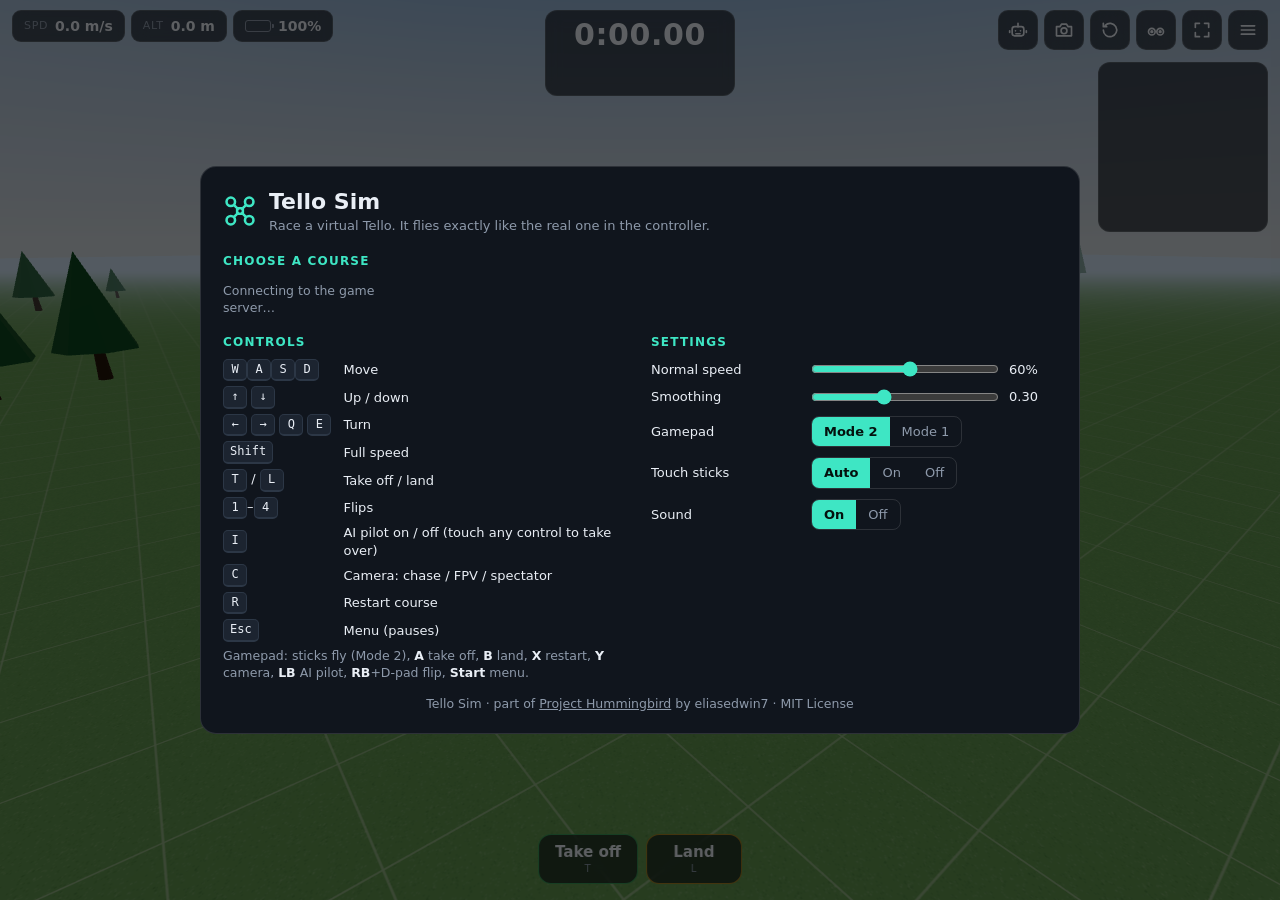
==== commit c85d838c: "Add MIT license, credits, and roadmap for boosts, multiplayer, dogfights, tests and CI Co-Authored-B" ====
--- a/static/game.html
+++ b/static/game.html
@@ -60,6 +60,8 @@
   .brand h2 { font-size: 22px; }
   .brand p { color: var(--dim); font-size: 13px; }
   #courses { display: grid; grid-template-columns: repeat(auto-fill, minmax(200px, 1fr)); gap: 10px; }
+  .credits { text-align: center; margin-top: 14px; }
+  .credits a { color: inherit; }
   .card { text-align: left; padding: 13px 14px; border-radius: 12px; background: #151c26; border: 1px solid var(--line); display: flex; flex-direction: column; gap: 5px; min-height: 128px; }
   .card:hover, .card:focus-visible { border-color: var(--accent); background: #17222b; outline: none; }
   .card .name { font-weight: 600; font-size: 15px; }
@@ -155,6 +157,7 @@
         <div class="set"><span>Sound</span><span class="seg" id="s-sound"><button data-v="on">On</button><button data-v="off">Off</button></span><span></span></div>
       </div>
     </div>
+    <p class="note credits">Tello Sim · part of <a href="https://github.com/eliasedwin7/Project_Hummingbird" target="_blank" rel="noopener">Project Hummingbird</a> by eliasedwin7 · MIT License</p>
   </div>
 </div>
 
